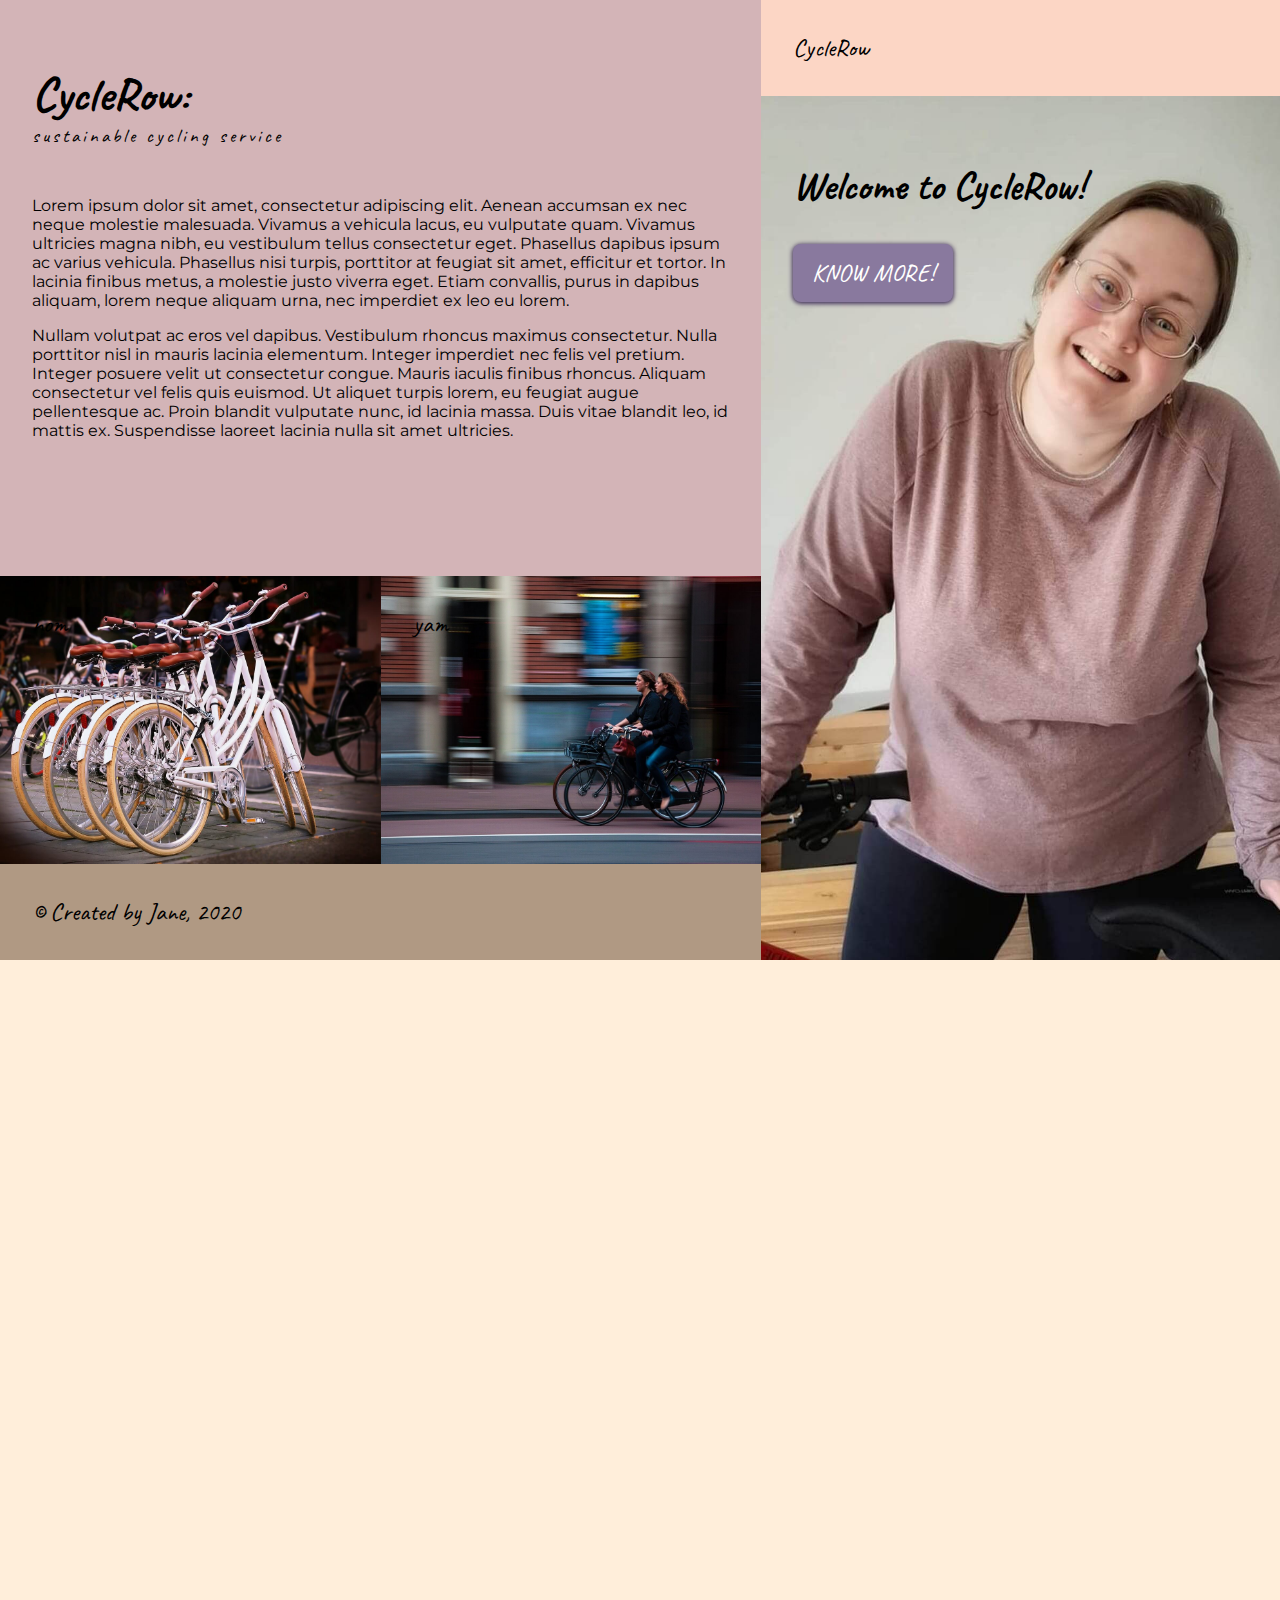
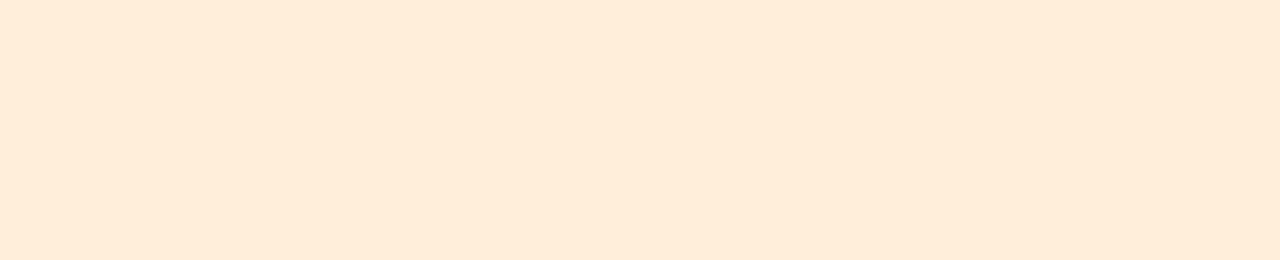
==== Simple Grid/index.html @ 79feed3a "Simple grid website created as an experiment" ====
<!DOCTYPE html>
<html lang="en">
<head>
    <meta charset="UTF-8">
    <meta name="viewport" content="width=device-width, initial-scale=1.0">
    <link rel="stylesheet" href="style.css">
    <title>Simple Grid</title>
</head>
<body>
    <div class="grid-starter">
        <header class="header">CycleRow</header>
        <main class="main" id="main">
            <h1>CycleRow:<span>sustainable cycling service</span></h1>
            <article class="main__content">
                <p>Lorem ipsum dolor sit amet, consectetur adipiscing elit. Aenean accumsan ex nec neque molestie malesuada. Vivamus a
                vehicula lacus, eu vulputate quam. Vivamus ultricies magna nibh, eu vestibulum tellus consectetur eget. Phasellus
                dapibus ipsum ac varius vehicula. Phasellus nisi turpis, porttitor at feugiat sit amet, efficitur et tortor. In lacinia
                finibus metus, a molestie justo viverra eget. Etiam convallis, purus in dapibus aliquam, lorem neque aliquam urna, nec
                imperdiet ex leo eu lorem.</p>
                <p>Nullam volutpat ac eros vel dapibus. Vestibulum rhoncus maximus consectetur. Nulla porttitor nisl in mauris lacinia
                elementum. Integer imperdiet nec felis vel pretium. Integer posuere velit ut consectetur congue. Mauris iaculis finibus
                rhoncus. Aliquam consectetur vel felis quis euismod. Ut aliquet turpis lorem, eu feugiat augue pellentesque ac. Proin
                blandit vulputate nunc, id lacinia massa. Duis vitae blandit leo, id mattis ex. Suspendisse laoreet lacinia nulla sit
                amet ultricies.</p>
            </article>
        </main>
        <section class="nom">nom</section>
        <section class="yam">yam</section>
        <section class="author">
            <h2>Welcome to CycleRow!</h2>
            <a href="#gallery">Know more!</a>
        </section>
        <section class="footer">&copy; Created by Jane, 2020</section>
    </div>

    <div class="grid-gallery" id="gallery">

    </div>
</body>
</html>
---- Simple Grid/style.css ----
@import url("https://fonts.googleapis.com/css2?family=Caveat:wght@400;500;600;700&display=swap");
@import url("https://fonts.googleapis.com/css2?family=Montserrat:wght@300&display=swap");

html {
  scroll-behavior: smooth;
}

body {
  padding: 0;
  margin: 0;
  height: 100vh;
  box-sizing: border-box;
  font-family: "Caveat", cursive;
  background-color: #ffeeda;
  font-size: 25px;
}

h1,
h2,
h3,
h4,
h5,
h6 {
  text-align: center;
}

p {
  font-family: "Montserrat", sans-serif;
  font-size: 1rem;
}

.grid-starter {
  display: grid;
  grid-template-columns: 1fr;
  grid-template-rows: 50px calc(100vh - 100px) 3fr 1fr 1fr 50px;
  grid-template-areas:
    "header"
    "author"
    "main"
    "nom"
    "yam"
    "footer";
  min-height: 100vh;
}

.grid-starter > * {
  padding: 1rem;
}

.main {
  grid-area: main;
  background-color: #d3b4b7;
  display: flex;
  flex-direction: column;
}

.main h1 {
  font-size: 3rem;
}

.main h1 span {
  display: block;
  font-size: 1.2rem;
  font-weight: normal;
  letter-spacing: 3px;
}

.nom,
.yam,
.author {
  background-position: top center;
  background-size: cover;
}

.nom {
  grid-area: nom;
  background-color: #89799e;
  background-image: url(img/gear.jpg);
}

.yam {
  grid-area: yam;
  background-color: #ffeeda;
  background-image: url(img/cyclists.jpg);
}

.footer {
  grid-area: footer;
  background-color: #b09983;
}

.header {
  grid-area: header;
  background-color: #fcd6c5;
}

.header,
.footer {
  display: flex;
  align-items: center;
}

.author {
  grid-area: author;
  background-image: url(img/jane.jpg);
  display: flex;
  flex-direction: column;
  justify-content: center;
  align-items: center;
}

.author h2 {
  font-size: 2.5rem;
}

.author a {
  text-decoration: none;
  color: #fff;
  text-transform: uppercase;
  background-color: #89799e;
  display: inline-block;
  padding: 0.8rem 1.2rem;
  border-radius: 0.5rem;
  transition: transform 0.3s;
  box-shadow: 0 1px 4px 1px #45345c;
}

.author a:hover {
  transform: translateY(-2px);
}

.author a:active {
  transform: translateX(-1px) translateY(5px);
}

@media all and (min-width: 1025px) {
  .grid-starter {
    grid-template-columns: 1.1fr 1.1fr 1.5fr;
    grid-template-rows: 0.8fr 5fr 3fr 0.8fr;
    grid-template-areas:
      "main main header"
      "main main author"
      "nom yam author"
      "footer footer author";
    min-height: 100vh;
  }

  .grid-starter > * {
    padding: 2rem;
    text-align: left;
  }

  .author {
    justify-content: flex-start;
    align-items: flex-start;
  }

  h1,
  h2,
  h3,
  h4,
  h5,
  h6 {
    text-align: left;
  }
}

.grid-gallery {
  display: grid;
  min-height: 100vh;
}
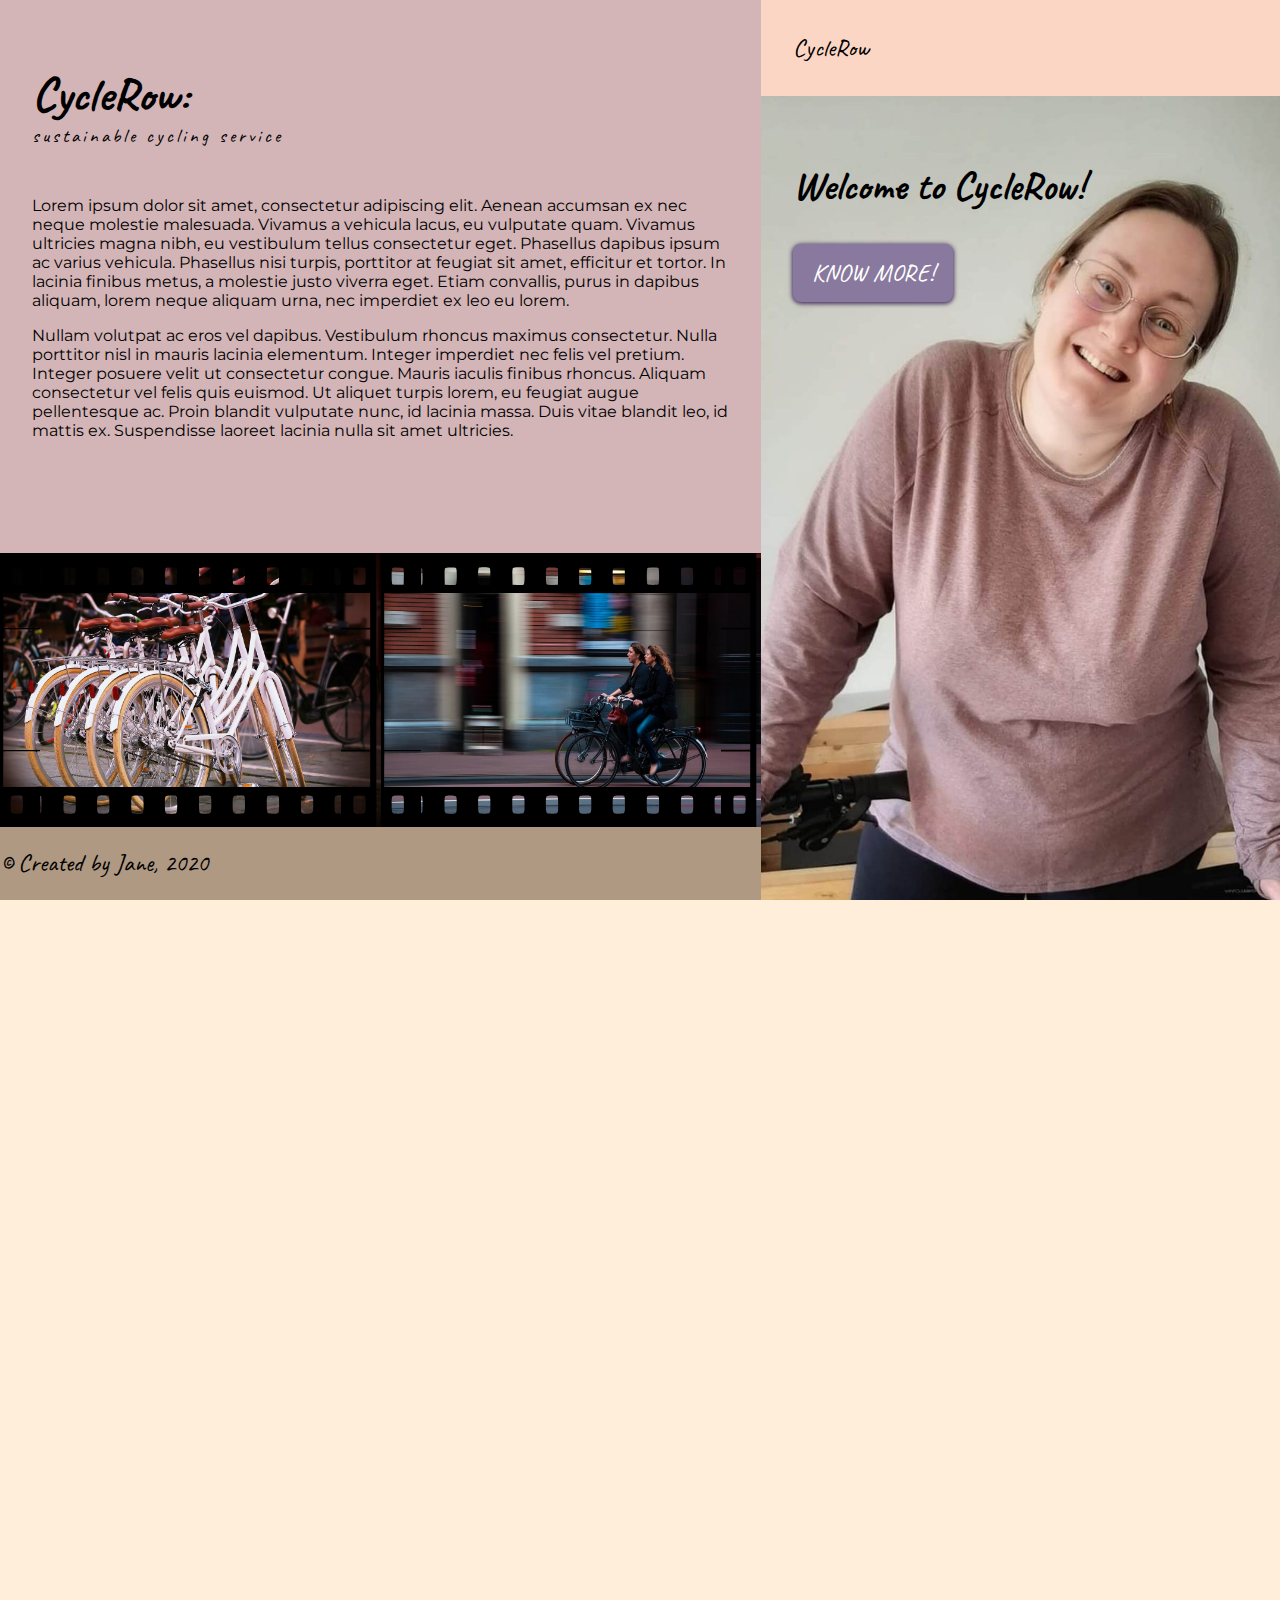
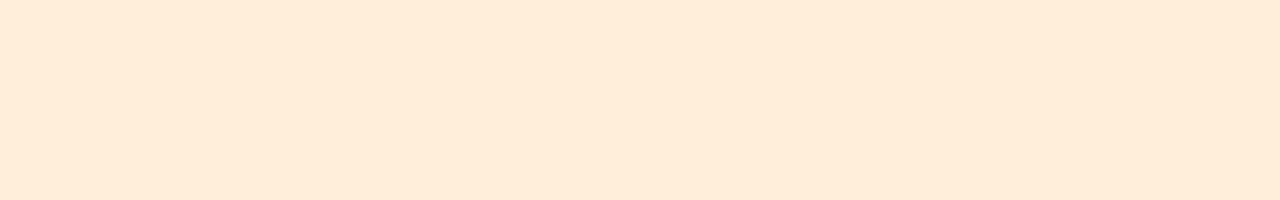
==== commit 83651084: "Added styled overlays to grid layout" ====
--- a/Simple Grid/index.html
+++ b/Simple Grid/index.html
@@ -24,8 +24,14 @@
                 amet ultricies.</p>
             </article>
         </main>
-        <section class="nom">nom</section>
-        <section class="yam">yam</section>
+        <section class="clipped nom">
+            <img src="img/gear.jpg" alt="Hey">
+            <div class="overlay"></div>
+        </section>
+        <section class="clipped yam">
+            <img src="img/cyclists.jpg" alt="Hey">
+            <div class="overlay"></div>
+        </section>
         <section class="author">
             <h2>Welcome to CycleRow!</h2>
             <a href="#gallery">Know more!</a>
--- a/Simple Grid/style.css
+++ b/Simple Grid/style.css
@@ -43,7 +43,10 @@
   min-height: 100vh;
 }
 
-.grid-starter > * {
+main,
+header,
+footer,
+.author {
   padding: 1rem;
 }
 
@@ -75,13 +78,39 @@
 .nom {
   grid-area: nom;
   background-color: #89799e;
-  background-image: url(img/gear.jpg);
 }
 
 .yam {
   grid-area: yam;
   background-color: #ffeeda;
-  background-image: url(img/cyclists.jpg);
+}
+
+.clipped {
+  position: relative;
+  object-fit: cover;
+  background-color: black;
+}
+
+.clipped img {
+  width: 100%;
+  height: 100%;
+}
+
+.clipped .overlay {
+  width: 100%;
+  height: 100%;
+  position: absolute;
+  left: 0;
+  top: 0;
+  border: 20px solid #000;
+  border-image-source: url(img/film.svg);
+  border-image-repeat: repeat;
+  border-image-slice: 100;
+  border-image-width: 2;
+  border-image-outset: 0;
+  box-sizing: border-box;
+  object-fit: cover;
+  z-index: 100;
 }
 
 .footer {
@@ -142,10 +171,13 @@
       "main main author"
       "nom yam author"
       "footer footer author";
-    min-height: 100vh;
-  }
-
-  .grid-starter > * {
+    height: 100vh;
+  }
+
+  main,
+  header,
+  footer,
+  .author {
     padding: 2rem;
     text-align: left;
   }
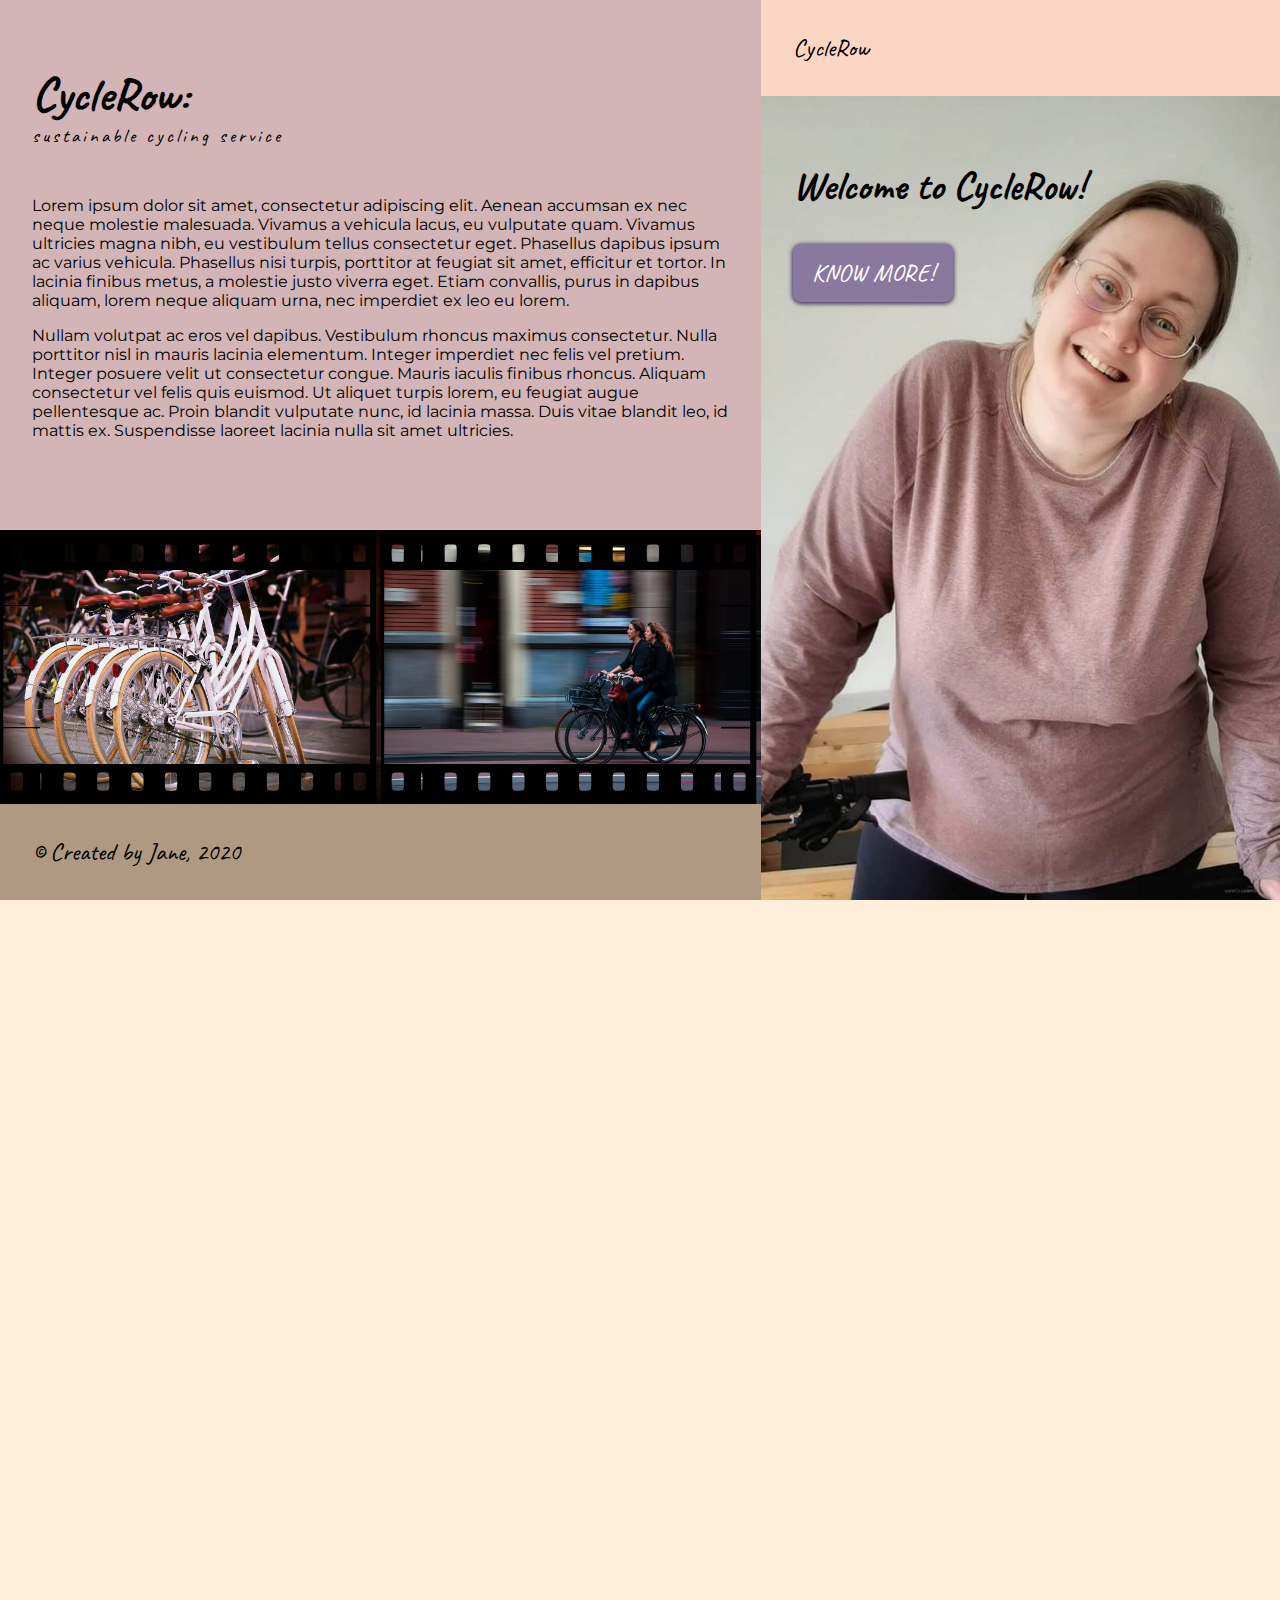
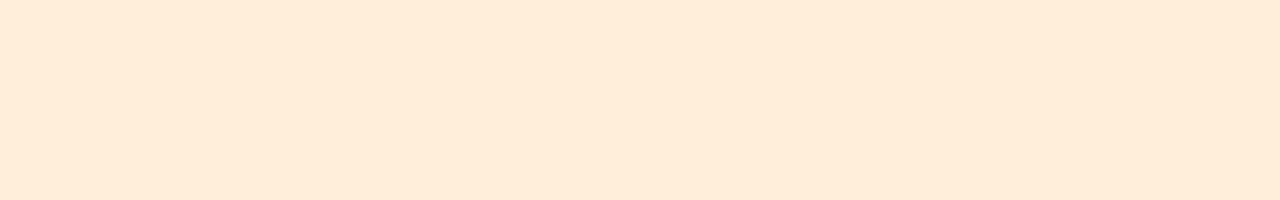
==== commit fc6b973c: "Changed several tags" ====
--- a/Simple Grid/index.html
+++ b/Simple Grid/index.html
@@ -36,7 +36,7 @@
             <h2>Welcome to CycleRow!</h2>
             <a href="#gallery">Know more!</a>
         </section>
-        <section class="footer">&copy; Created by Jane, 2020</section>
+        <footer class="footer">&copy; Created by Jane, 2020</footer>
     </div>
 
     <div class="grid-gallery" id="gallery">
--- a/Simple Grid/style.css
+++ b/Simple Grid/style.css
@@ -43,9 +43,9 @@
   min-height: 100vh;
 }
 
-main,
-header,
-footer,
+.main,
+.header,
+.footer,
 .author {
   padding: 1rem;
 }
@@ -174,9 +174,9 @@
     height: 100vh;
   }
 
-  main,
-  header,
-  footer,
+  .main,
+  .header,
+  .footer,
   .author {
     padding: 2rem;
     text-align: left;
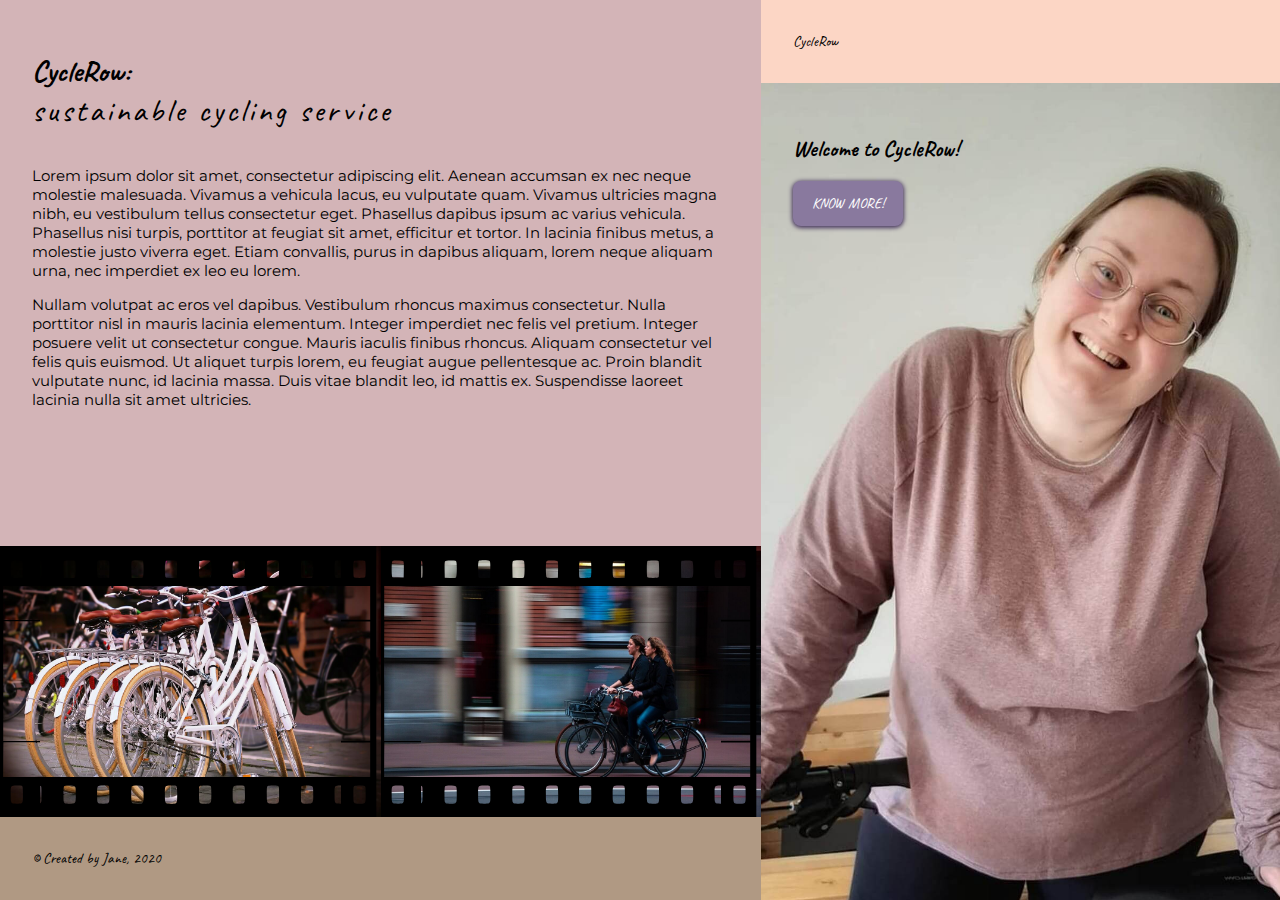
==== commit d141e1c8: "Renamed classes and variables, beautified grid" ====
--- a/Simple Grid/index.html
+++ b/Simple Grid/index.html
@@ -24,12 +24,12 @@
                 amet ultricies.</p>
             </article>
         </main>
-        <section class="clipped nom">
-            <img src="img/gear.jpg" alt="Hey">
+        <section class="cycle cycle-1">
+            <img src="img/gear.jpg" alt="Cycle 1">
             <div class="overlay"></div>
         </section>
-        <section class="clipped yam">
-            <img src="img/cyclists.jpg" alt="Hey">
+        <section class="cycle cycle-2">
+            <img src="img/cyclists.jpg" alt="CYcle 2">
             <div class="overlay"></div>
         </section>
         <section class="author">
--- a/Simple Grid/style.css
+++ b/Simple Grid/style.css
@@ -1,5 +1,12 @@
 @import url("https://fonts.googleapis.com/css2?family=Caveat:wght@400;500;600;700&display=swap");
 @import url("https://fonts.googleapis.com/css2?family=Montserrat:wght@300&display=swap");
+
+:root {
+  --basic-size: 15px;
+  --medium-size: 25px;
+  --header-footer-basic: 70px;
+  --header-footer-medium: 100px;
+}
 
 html {
   scroll-behavior: smooth;
@@ -12,7 +19,7 @@
   box-sizing: border-box;
   font-family: "Caveat", cursive;
   background-color: #ffeeda;
-  font-size: 25px;
+  font-size: var(--medium-size);
 }
 
 h1,
@@ -32,13 +39,15 @@
 .grid-starter {
   display: grid;
   grid-template-columns: 1fr;
-  grid-template-rows: 50px calc(100vh - 100px) 3fr 1fr 1fr 50px;
+  grid-template-rows: var(--header-footer-basic) minmax(700px, 90vh) auto 1fr 1fr var(
+      --header-footer-basic
+    );
   grid-template-areas:
     "header"
     "author"
     "main"
-    "nom"
-    "yam"
+    "cycle-1"
+    "cycle-2"
     "footer";
   min-height: 100vh;
 }
@@ -57,46 +66,40 @@
   flex-direction: column;
 }
 
-.main h1 {
-  font-size: 3rem;
-}
-
 .main h1 span {
   display: block;
-  font-size: 1.2rem;
+  font-size: 2rem;
   font-weight: normal;
   letter-spacing: 3px;
 }
 
-.nom,
-.yam,
 .author {
   background-position: top center;
   background-size: cover;
 }
 
-.nom {
-  grid-area: nom;
+.cycle-1 {
+  grid-area: cycle-1;
   background-color: #89799e;
 }
 
-.yam {
-  grid-area: yam;
+.cycle-2 {
+  grid-area: cycle-2;
   background-color: #ffeeda;
 }
 
-.clipped {
+.cycle {
   position: relative;
   object-fit: cover;
   background-color: black;
 }
 
-.clipped img {
+.cycle img {
   width: 100%;
   height: 100%;
 }
 
-.clipped .overlay {
+.cycle .overlay {
   width: 100%;
   height: 100%;
   position: absolute;
@@ -138,10 +141,6 @@
   align-items: center;
 }
 
-.author h2 {
-  font-size: 2.5rem;
-}
-
 .author a {
   text-decoration: none;
   color: #fff;
@@ -162,14 +161,14 @@
   transform: translateX(-1px) translateY(5px);
 }
 
-@media all and (min-width: 1025px) {
+@media (min-width: 1023px) and (orientation: landscape) {
   .grid-starter {
     grid-template-columns: 1.1fr 1.1fr 1.5fr;
-    grid-template-rows: 0.8fr 5fr 3fr 0.8fr;
+    grid-template-rows: 0.8fr minmax(auto, 5fr) 2fr 0.8fr;
     grid-template-areas:
       "main main header"
       "main main author"
-      "nom yam author"
+      "cycle-1 cycle-2 author"
       "footer footer author";
     height: 100vh;
   }
@@ -195,9 +194,33 @@
   h6 {
     text-align: left;
   }
+  body,
+  p {
+    font-size: var(--basic-size);
+  }
+}
+
+@media (min-width: 768px) and (orientation: portrait) {
+  body,
+  p {
+    font-size: var(--medium-size);
+  }
+
+  .main,
+  .header,
+  .footer,
+  .author {
+    padding: 2rem;
+    text-align: left;
+  }
+
+  .grid-starter {
+    grid-template-rows: var(--header-footer-medium) minmax(700px, 90vh) auto 1fr 1fr var(
+        --header-footer-medium
+      );
+  }
 }
 
 .grid-gallery {
   display: grid;
-  min-height: 100vh;
-}
+}
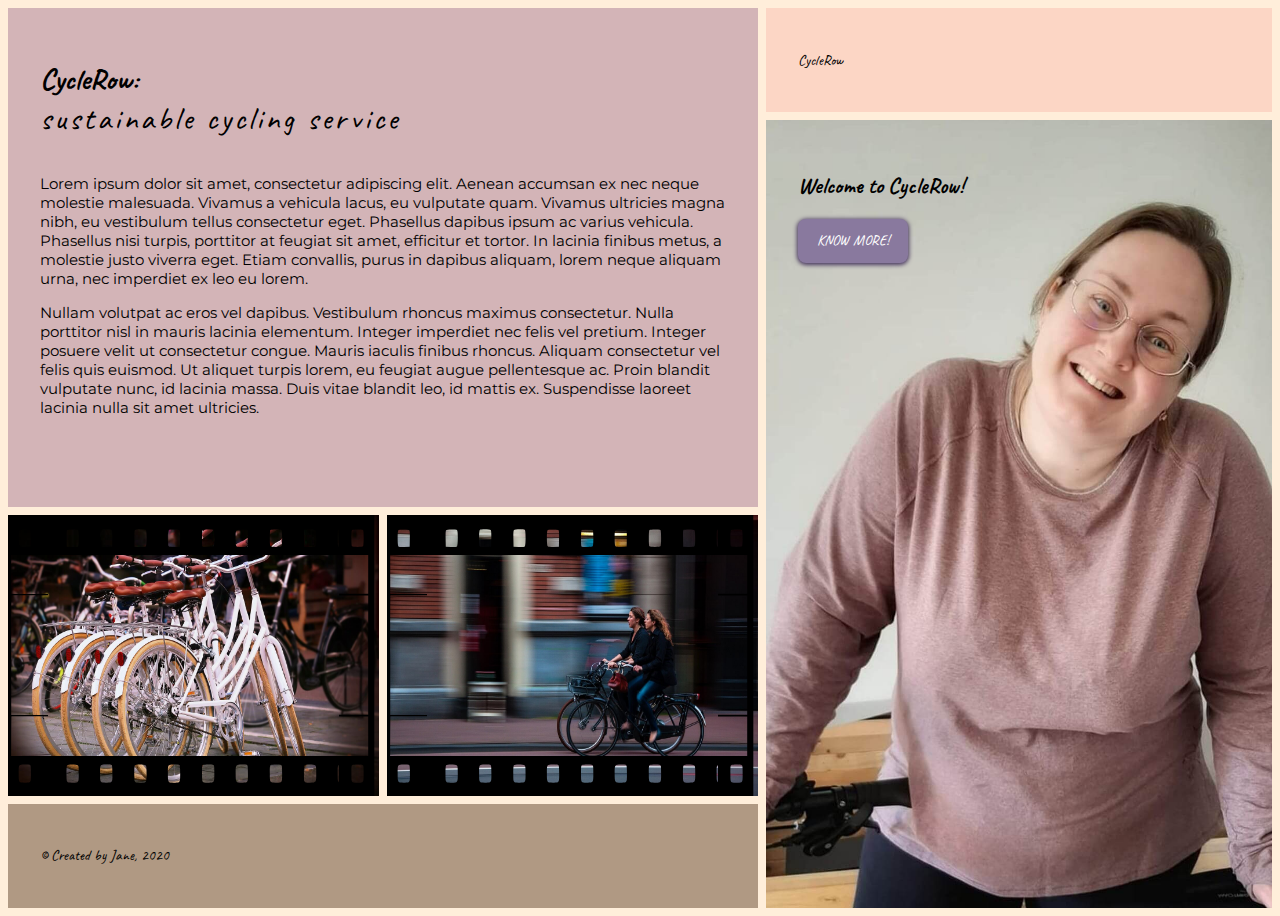
==== commit 30b4a162: "Removed unnecessary grid" ====
--- a/Simple Grid/index.html
+++ b/Simple Grid/index.html
@@ -4,7 +4,8 @@
     <meta charset="UTF-8">
     <meta name="viewport" content="width=device-width, initial-scale=1.0">
     <link rel="stylesheet" href="style.css">
-    <title>Simple Grid</title>
+    <script type="module" src="script.js" defer></script>
+    <title>CycleRow - Simple Grid</title>
 </head>
 <body>
     <div class="grid-starter">
@@ -39,7 +40,7 @@
         <footer class="footer">&copy; Created by Jane, 2020</footer>
     </div>
 
-    <div class="grid-gallery" id="gallery">
+    <div class="gallery" id="gallery">
 
     </div>
 </body>
--- a/Simple Grid/style.css
+++ b/Simple Grid/style.css
@@ -4,8 +4,6 @@
 :root {
   --basic-size: 15px;
   --medium-size: 25px;
-  --header-footer-basic: 70px;
-  --header-footer-medium: 100px;
 }
 
 html {
@@ -13,7 +11,7 @@
 }
 
 body {
-  padding: 0;
+  padding: 0.5rem;
   margin: 0;
   height: 100vh;
   box-sizing: border-box;
@@ -36,12 +34,15 @@
   font-size: 1rem;
 }
 
+img {
+  display: block;
+}
+
+/* Grid Starter CSS */
+
 .grid-starter {
   display: grid;
   grid-template-columns: 1fr;
-  grid-template-rows: var(--header-footer-basic) minmax(700px, 90vh) auto 1fr 1fr var(
-      --header-footer-basic
-    );
   grid-template-areas:
     "header"
     "author"
@@ -50,6 +51,7 @@
     "cycle-2"
     "footer";
   min-height: 100vh;
+  gap: 0.5rem;
 }
 
 .main,
@@ -76,6 +78,7 @@
 .author {
   background-position: top center;
   background-size: cover;
+  min-height: 40rem;
 }
 
 .cycle-1 {
@@ -106,6 +109,7 @@
   left: 0;
   top: 0;
   border: 20px solid #000;
+  border-radius: 0.5rem;
   border-image-source: url(img/film.svg);
   border-image-repeat: repeat;
   border-image-slice: 100;
@@ -164,13 +168,12 @@
 @media (min-width: 1023px) and (orientation: landscape) {
   .grid-starter {
     grid-template-columns: 1.1fr 1.1fr 1.5fr;
-    grid-template-rows: 0.8fr minmax(auto, 5fr) 2fr 0.8fr;
     grid-template-areas:
       "main main header"
       "main main author"
       "cycle-1 cycle-2 author"
       "footer footer author";
-    height: 100vh;
+    min-height: 100vh;
   }
 
   .main,
@@ -213,14 +216,32 @@
     padding: 2rem;
     text-align: left;
   }
-
-  .grid-starter {
-    grid-template-rows: var(--header-footer-medium) minmax(700px, 90vh) auto 1fr 1fr var(
-        --header-footer-medium
-      );
-  }
-}
-
-.grid-gallery {
-  display: grid;
-}
+}
+
+/* Grid Gallery CSS */
+
+.gallery {
+  padding-top: 0.5rem;
+  column-count: 2;
+  column-gap: 0.5rem;
+}
+
+.image-container {
+  margin-bottom: 0.5rem;
+}
+
+.image-container img {
+  width: 100%;
+}
+
+@media (min-width: 1023px) and (orientation: landscape) {
+  .gallery {
+    column-count: 4;
+  }
+}
+
+@media (min-width: 768px) and (orientation: portrait) {
+  .gallery {
+    column-count: 3;
+  }
+}
